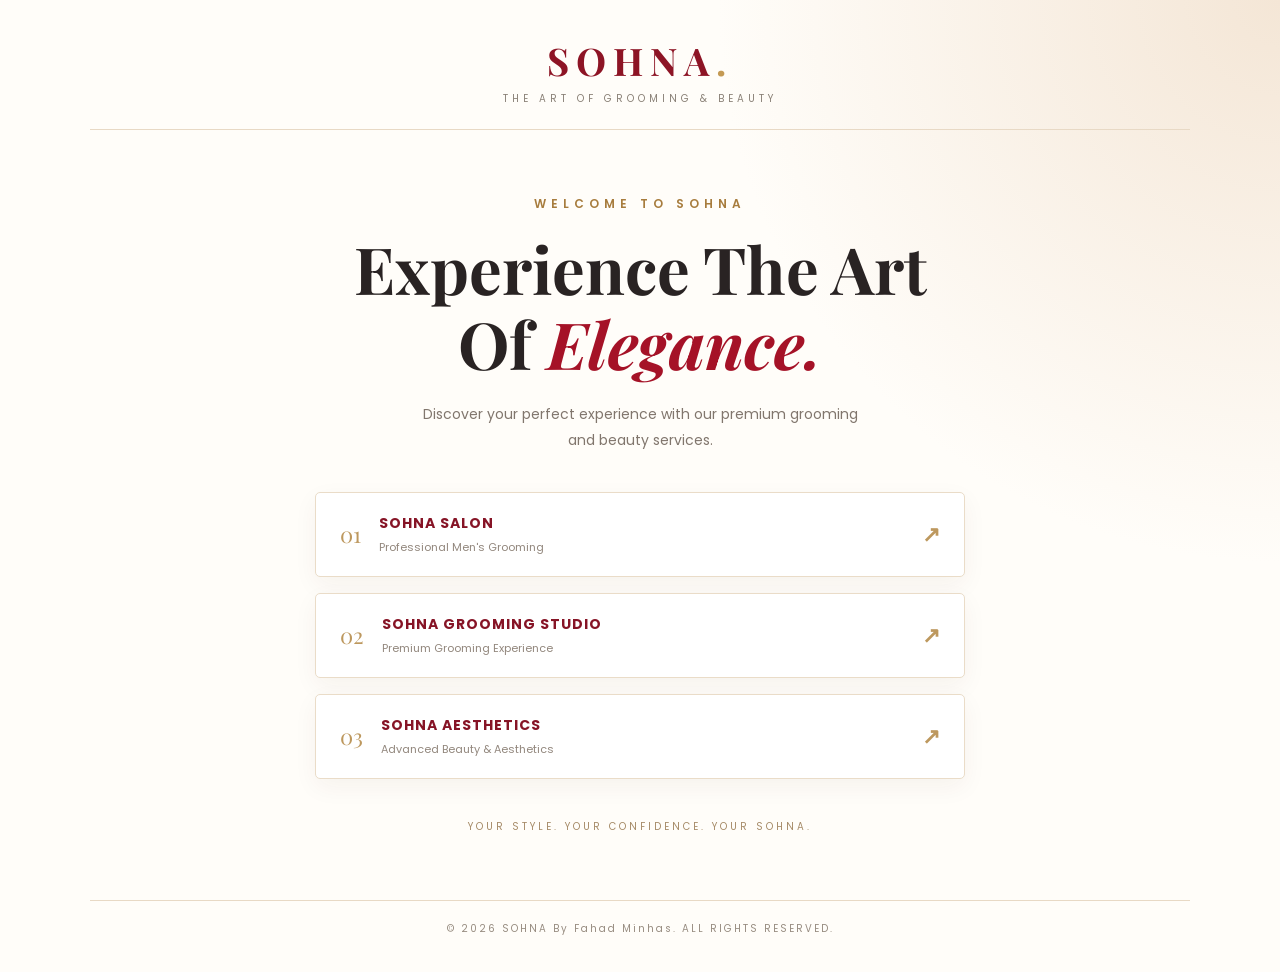
==== index.html @ 96d42a78 "Add files via upload" ====
<!DOCTYPE html>
<html lang="en">
<head>
    <meta charset="UTF-8">
    <meta name="viewport" content="width=device-width, initial-scale=1.0">
    <title>SOHNA | Welcome</title>
    <link rel="stylesheet" href="./welcome.css">
    <link href="https://fonts.googleapis.com/css2?family=Playfair+Display:wght@500;600;700&family=Poppins:wght@300;400;500;600&display=swap" rel="stylesheet">
</head>
<body>

    <div class="welcome-container">

        <header class="header">
            <h2>SOHNA<span>.</span></h2>
            <p>THE ART OF GROOMING & BEAUTY</p>
        </header>

        <main class="welcome-content">

            <p class="top-text">WELCOME TO SOHNA</p>

            <h1>Experience The Art<br>
                Of <span>Elegance.</span>
            </h1>

            <p class="description">
                Discover your perfect experience with our
                premium grooming and beauty services.
            </p>

            <div class="website-buttons">

                <a href="./salon.html" class="site-button">
                    <span>01</span>
                    <div>
                        <h3>SOHNA SALON</h3>
                        <p>Professional Men's Grooming</p>
                    </div>
                    <b>↗</b>
                </a>

                <a href="./sohna-grooming-studio.html" class="site-button">
                    <span>02</span>
                    <div>
                        <h3>SOHNA GROOMING STUDIO</h3>
                        <p>Premium Grooming Experience</p>
                    </div>
                    <b>↗</b>
                </a>

                <a href="./aesthetics.html" class="site-button">
                    <span>03</span>
                    <div>
                        <h3>SOHNA AESTHETICS</h3>
                        <p>Advanced Beauty & Aesthetics</p>
                    </div>
                    <b>↗</b>
                </a>

            </div>

            <p class="bottom-text">YOUR STYLE. YOUR CONFIDENCE. YOUR SOHNA.</p>

        </main>

        <footer>
            © 2026 SOHNA By Fahad Minhas. ALL RIGHTS RESERVED.
        </footer>

    </div>

</body>
</html>
---- welcome.css ----
* {
    margin: 0;
    padding: 0;
    box-sizing: border-box;
}

body {
    font-family: 'Poppins', sans-serif;
    background: #f8f6f2;
    color: #292323;
}

.welcome-container {
    min-height: 100vh;
    padding: 35px 7%;
    display: flex;
    flex-direction: column;
    background:
        radial-gradient(circle at top right, #f4e6d6 0, transparent 35%),
        #fffdf9;
}

.header {
    text-align: center;
    border-bottom: 1px solid #e8d9c5;
    padding-bottom: 22px;
}

.header h2 {
    font-family: 'Playfair Display', serif;
    font-size: 38px;
    letter-spacing: 7px;
    color: #8d1425;
}

.header h2 span {
    color: #c49a54;
}

.header p {
    font-size: 10px;
    letter-spacing: 4px;
    color: #8a8177;
    margin-top: 5px;
}

.welcome-content {
    width: 100%;
    max-width: 650px;
    margin: auto;
    text-align: center;
    padding: 65px 0;
}

.top-text {
    color: #a77c3d;
    letter-spacing: 5px;
    font-size: 12px;
    font-weight: 600;
    margin-bottom: 18px;
}

.welcome-content h1 {
    font-family: 'Playfair Display', serif;
    font-size: clamp(38px, 7vw, 65px);
    line-height: 1.15;
    color: #292323;
}

.welcome-content h1 span {
    color: #a51227;
    font-style: italic;
}

.description {
    max-width: 440px;
    margin: 20px auto 38px;
    color: #81766d;
    font-size: 14px;
    line-height: 1.9;
}

.website-buttons {
    display: flex;
    flex-direction: column;
    gap: 16px;
}

.site-button {
    display: flex;
    align-items: center;
    gap: 18px;
    text-align: left;
    padding: 20px 24px;
    background: #fff;
    border: 1px solid #eadcc8;
    border-radius: 5px;
    text-decoration: none;
    color: #292323;
    box-shadow: 0 8px 25px rgba(70, 40, 25, 0.05);
    transition: 0.3s ease;
}

.site-button > span {
    font-family: 'Playfair Display', serif;
    font-size: 22px;
    color: #bd985e;
}

.site-button div {
    flex: 1;
}

.site-button h3 {
    font-size: 14px;
    letter-spacing: 1px;
    color: #861426;
}

.site-button p {
    font-size: 11px;
    color: #92877d;
    margin-top: 5px;
}

.site-button b {
    font-size: 22px;
    color: #bd985e;
}

.site-button:hover {
    background: #941629;
    border-color: #941629;
    transform: translateY(-5px);
    box-shadow: 0 12px 28px rgba(148, 22, 41, 0.2);
}

.site-button:hover h3,
.site-button:hover p,
.site-button:hover > span,
.site-button:hover b {
    color: #fff;
}

.bottom-text {
    margin-top: 40px;
    font-size: 10px;
    letter-spacing: 3px;
    color: #a68b68;
}

footer {
    text-align: center;
    border-top: 1px solid #e8d9c5;
    padding-top: 20px;
    color: #978c80;
    font-size: 10px;
    letter-spacing: 2px;
}

@media (max-width: 600px) {
    .welcome-container {
        padding: 25px 6%;
    }

    .welcome-content {
        padding: 55px 0;
    }

    .site-button {
        padding: 17px 14px;
        gap: 12px;
    }

    .site-button h3 {
        font-size: 11px;
    }

    .site-button p {
        font-size: 10px;
    }

    .bottom-text {
        font-size: 9px;
        letter-spacing: 2px;
    }
}
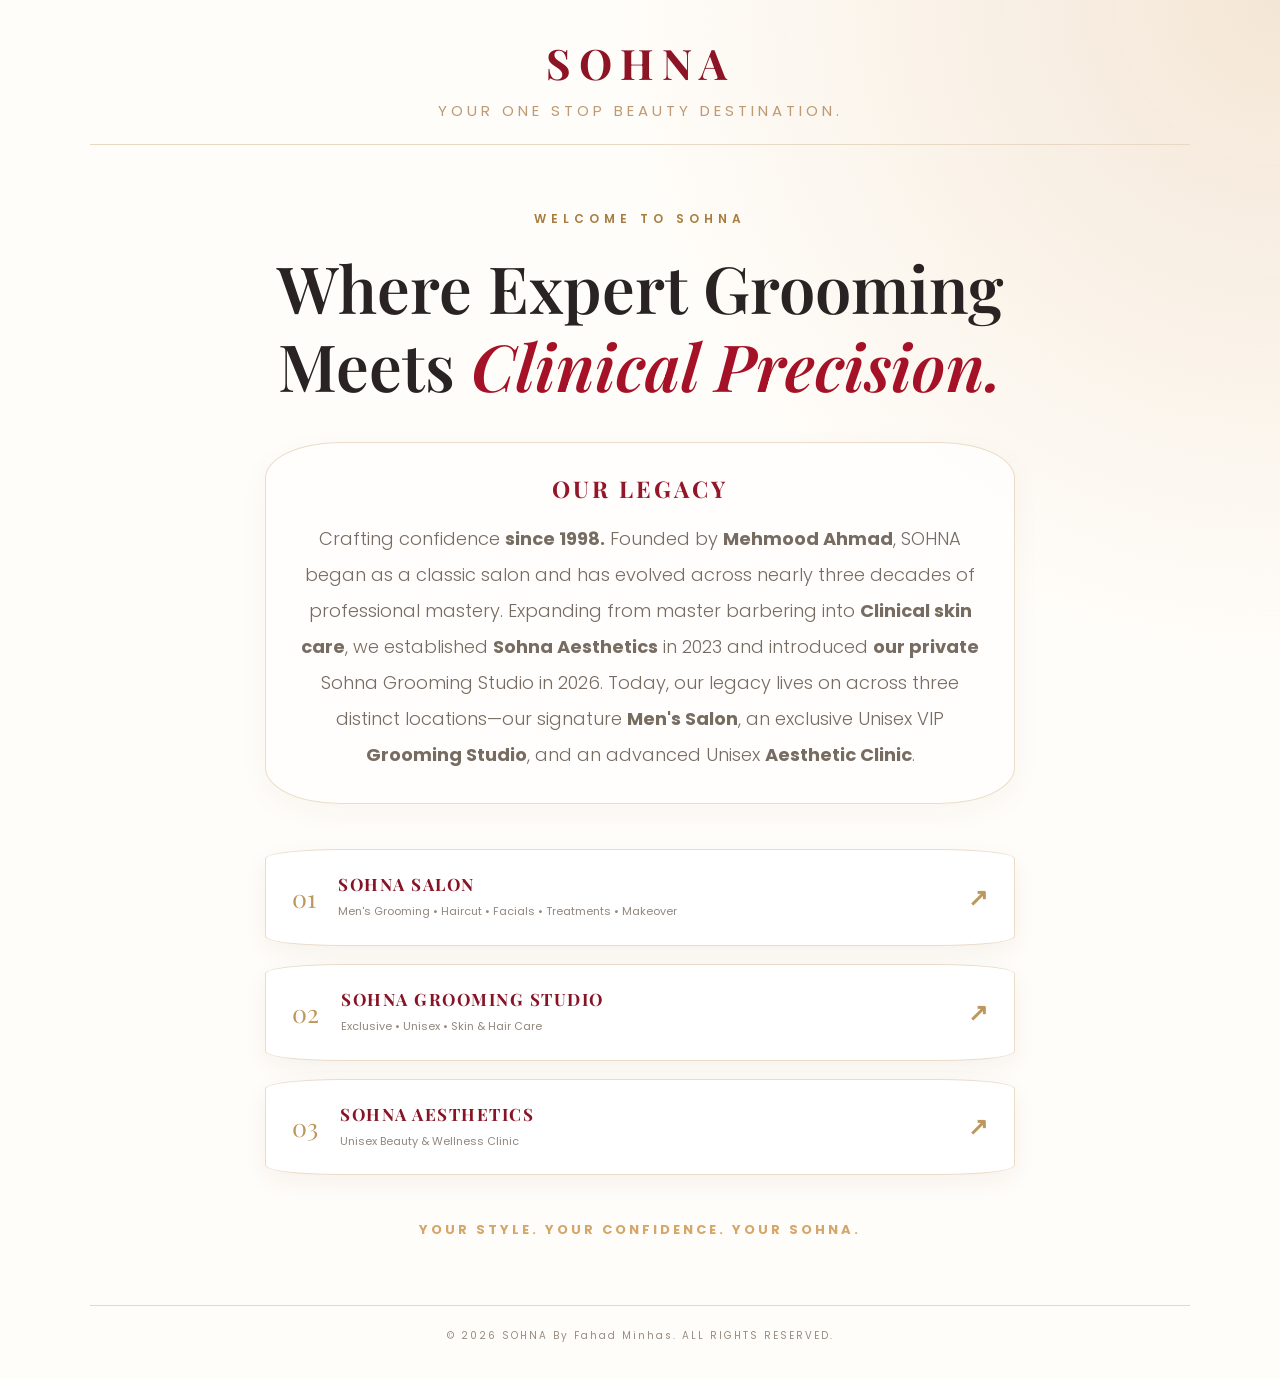
==== commit df21e95b: "replace" ====
--- a/index.html
+++ b/index.html
@@ -4,69 +4,123 @@
 <head>
     <meta charset="UTF-8">
     <meta name="viewport" content="width=device-width, initial-scale=1.0">
-    <title>SOHNA | Welcome</title>
+
+    <title>SOHNA | Your One Stop Beauty Destination</title>
+
     <link rel="stylesheet" href="./welcome.css">
+
     <link href="https://fonts.googleapis.com/css2?family=Playfair+Display:wght@500;600;700&family=Poppins:wght@300;400;500;600&display=swap" rel="stylesheet">
 </head>
+
 <body>
 
     <div class="welcome-container">
 
         <header class="header">
-            <h2>SOHNA<span>.</span></h2>
-            <p>THE ART OF GROOMING & BEAUTY</p>
+
+            <h2>SOHNA</h2>
+
+            <p>YOUR ONE STOP BEAUTY DESTINATION.</p>
+
         </header>
+
 
         <main class="welcome-content">
 
             <p class="top-text">WELCOME TO SOHNA</p>
 
-            <h1>Experience The Art<br>
-                Of <span>Elegance.</span>
+            <h1>
+                Where Expert Grooming
+                Meets <span>Clinical Precision.</span>
             </h1>
 
-            <p class="description">
-                Discover your perfect experience with our
-                premium grooming and beauty services.
-            </p>
+
+            <section class="about-sohna">
+
+                <h2><strong>OUR LEGACY</strong></h2>
+
+                <h3>
+                    Crafting confidence <strong>since 1998.</strong> Founded by <strong>Mehmood Ahmad</strong>,
+                    SOHNA began as a classic salon and has evolved across
+                    nearly three decades of professional mastery.
+
+                    Expanding from master barbering into <strong>Clinical skin care</strong>,
+                    we established <strong>Sohna Aesthetics</strong> in 2023 and introduced
+                    <strong>our private</strong> Sohna Grooming Studio in 2026.
+
+                    Today, our legacy lives on across three distinct
+                    locations—our signature <strong>Men's Salon</strong>, an exclusive
+                    Unisex VIP <strong>Grooming Studio</strong>, and an advanced
+                    Unisex <strong>Aesthetic Clinic</strong>.
+                </h3>
+
+            </section>
+
 
             <div class="website-buttons">
 
                 <a href="./salon.html" class="site-button">
+
                     <span>01</span>
+
                     <div>
                         <h3>SOHNA SALON</h3>
-                        <p>Professional Men's Grooming</p>
+                        <p>
+                            Men's Grooming • Haircut • Facials •
+                            Treatments • Makeover
+                        </p>
                     </div>
+
                     <b>↗</b>
+
                 </a>
 
+
                 <a href="./sohna-grooming-studio.html" class="site-button">
+
                     <span>02</span>
+
                     <div>
                         <h3>SOHNA GROOMING STUDIO</h3>
-                        <p>Premium Grooming Experience</p>
+                        <p>
+                            Exclusive • Unisex • Skin & Hair Care
+                        </p>
                     </div>
+
                     <b>↗</b>
+
                 </a>
 
+
                 <a href="./aesthetics.html" class="site-button">
+
                     <span>03</span>
+
                     <div>
                         <h3>SOHNA AESTHETICS</h3>
-                        <p>Advanced Beauty & Aesthetics</p>
+                        <p>
+                            Unisex Beauty & Wellness Clinic
+                        </p>
                     </div>
+
                     <b>↗</b>
+
                 </a>
 
             </div>
 
-            <p class="bottom-text">YOUR STYLE. YOUR CONFIDENCE. YOUR SOHNA.</p>
+
+            <p class="bottom-text">
+                <strong>YOUR STYLE. YOUR CONFIDENCE. YOUR SOHNA.</strong>
+            </p>
 
         </main>
 
+
         <footer>
+
             © 2026 SOHNA By Fahad Minhas. ALL RIGHTS RESERVED.
+
         </footer>
 
     </div>
--- a/welcome.css
+++ b/welcome.css
@@ -1,3 +1,5 @@
+
+@import url('https://fonts.googleapis.com/css2?family=Playfair+Display:wght@500;600;700&family=Poppins:wght@300;400;500;600&display=swap');
 
 * {
     margin: 0;
@@ -21,6 +23,8 @@
         #fffdf9;
 }
 
+/* HEADER */
+
 .header {
     text-align: center;
     border-bottom: 1px solid #e8d9c5;
@@ -29,8 +33,8 @@
 
 .header h2 {
     font-family: 'Playfair Display', serif;
-    font-size: 38px;
-    letter-spacing: 7px;
+    font-size: 42px;
+    letter-spacing: 8px;
     color: #8d1425;
 }
 
@@ -39,15 +43,17 @@
 }
 
 .header p {
-    font-size: 10px;
+    font-size: 15px;
     letter-spacing: 4px;
-    color: #8a8177;
-    margin-top: 5px;
-}
+    color: #bd9a73;
+    margin-top: 8px;
+}
+
+/* MAIN CONTENT */
 
 .welcome-content {
     width: 100%;
-    max-width: 650px;
+    max-width: 850px;
     margin: auto;
     text-align: center;
     padding: 65px 0;
@@ -58,14 +64,19 @@
     letter-spacing: 5px;
     font-size: 12px;
     font-weight: 600;
-    margin-bottom: 18px;
-}
+    margin-bottom: 20px;
+}
+
+/* MAIN HEADING */
 
 .welcome-content h1 {
     font-family: 'Playfair Display', serif;
-    font-size: clamp(38px, 7vw, 65px);
-    line-height: 1.15;
+    font-size: clamp(38px, 6vw, 65px);
+    line-height: 1.2;
     color: #292323;
+    font-weight: 600;
+    max-width: 800px;
+    margin: 0 auto;
 }
 
 .welcome-content h1 span {
@@ -73,38 +84,61 @@
     font-style: italic;
 }
 
-.description {
-    max-width: 440px;
-    margin: 20px auto 38px;
-    color: #81766d;
-    font-size: 14px;
-    line-height: 1.9;
-}
+/* ABOUT SECTION */
+
+.about-sohna {
+    max-width: 750px;
+    margin: 38px auto 45px;
+    padding: 30px 35px;
+    background: rgba(255, 255, 255, 0.75);
+    border: 1px solid #eadcc8;
+    border-radius: 10%;
+    box-shadow: 0 8px 30px rgba(70, 40, 25, 0.04);
+}
+
+.about-sohna h2 {
+    font-family: 'Playfair Display', serif;
+    font-size: 23px;
+    letter-spacing: 3px;
+    color: #941629;
+    margin-bottom: 17px;
+}
+
+.about-sohna h3 {
+    font-size: 18px;
+    line-height: 2;
+    color: #776c62;
+    font-weight: 300;
+}
+
+/* WEBSITE CARDS */
 
 .website-buttons {
     display: flex;
     flex-direction: column;
-    gap: 16px;
+    gap: 18px;
+    max-width: 750px;
+    margin: 0 auto;
 }
 
 .site-button {
     display: flex;
     align-items: center;
-    gap: 18px;
+    gap: 22px;
     text-align: left;
-    padding: 20px 24px;
+    padding: 23px 26px;
     background: #fff;
     border: 1px solid #eadcc8;
-    border-radius: 5px;
+    border-radius: 10%;
     text-decoration: none;
     color: #292323;
     box-shadow: 0 8px 25px rgba(70, 40, 25, 0.05);
-    transition: 0.3s ease;
+    transition: all 0.35s ease;
 }
 
 .site-button > span {
     font-family: 'Playfair Display', serif;
-    font-size: 22px;
+    font-size: 25px;
     color: #bd985e;
 }
 
@@ -113,20 +147,23 @@
 }
 
 .site-button h3 {
-    font-size: 14px;
-    letter-spacing: 1px;
+    font-family: 'Playfair Display', serif;
+    font-size: 17px;
+    letter-spacing: 1.5px;
     color: #861426;
 }
 
 .site-button p {
     font-size: 11px;
     color: #92877d;
-    margin-top: 5px;
+    margin-top: 7px;
+    line-height: 1.8;
 }
 
 .site-button b {
-    font-size: 22px;
+    font-size: 24px;
     color: #bd985e;
+    transition: 0.3s ease;
 }
 
 .site-button:hover {
@@ -143,46 +180,151 @@
     color: #fff;
 }
 
+.site-button:hover b {
+    transform: translate(4px, -4px);
+}
+
+/* BOTTOM TEXT */
+
 .bottom-text {
-    margin-top: 40px;
-    font-size: 10px;
+    margin-top: 45px;
+    font-size: 13px;
     letter-spacing: 3px;
-    color: #a68b68;
-}
+    color: #d5a669;
+}
+
+/* FOOTER */
 
 footer {
     text-align: center;
     border-top: 1px solid #e8d9c5;
-    padding-top: 20px;
+    padding-top: 22px;
     color: #978c80;
     font-size: 10px;
     letter-spacing: 2px;
 }
 
+/* TABLET */
+
+@media (max-width: 768px) {
+
+    .welcome-container {
+        padding: 30px 5%;
+    }
+
+    .welcome-content {
+        padding: 55px 0;
+    }
+
+    .about-sohna {
+        padding: 25px;
+    }
+
+    .welcome-content h1 {
+        font-size: 46px;
+    }
+}
+
+/* MOBILE */
+
 @media (max-width: 600px) {
+
     .welcome-container {
         padding: 25px 6%;
     }
 
+    .header h2 {
+        font-size: 35px;
+        letter-spacing: 6px;
+    }
+
+    .header p {
+        font-size: 8px;
+        letter-spacing: 2.5px;
+    }
+
     .welcome-content {
-        padding: 55px 0;
+        padding: 45px 0;
+    }
+
+    .top-text {
+        font-size: 10px;
+        letter-spacing: 3px;
+    }
+
+    .welcome-content h1 {
+        font-size: 37px;
+        line-height: 1.25;
+    }
+
+    .about-sohna {
+        margin: 30px auto 35px;
+        padding: 23px 18px;
+    }
+
+    .about-sohna h2 {
+        font-size: 20px;
+    }
+
+    .about-sohna p {
+        font-size: 12px;
+        line-height: 1.9;
     }
 
     .site-button {
-        padding: 17px 14px;
+        padding: 18px 14px;
         gap: 12px;
     }
 
+    .site-button > span {
+        font-size: 20px;
+    }
+
     .site-button h3 {
-        font-size: 11px;
+        font-size: 12px;
+        letter-spacing: 0.7px;
     }
 
     .site-button p {
         font-size: 10px;
+        line-height: 1.7;
+    }
+
+    .site-button b {
+        font-size: 20px;
     }
 
     .bottom-text {
         font-size: 9px;
         letter-spacing: 2px;
-    }
-}
+        line-height: 1.8;
+    }
+
+    footer {
+        font-size: 8px;
+        letter-spacing: 1px;
+        line-height: 1.8;
+    }
+}
+
+/* SMALL MOBILE */
+
+@media (max-width: 360px) {
+
+    .welcome-content h1 {
+        font-size: 32px;
+    }
+
+    .site-button {
+        gap: 9px;
+        padding: 16px 10px;
+    }
+
+    .site-button h3 {
+        font-size: 10px;
+    }
+
+    .site-button p {
+        font-size: 9px;
+    }
+}
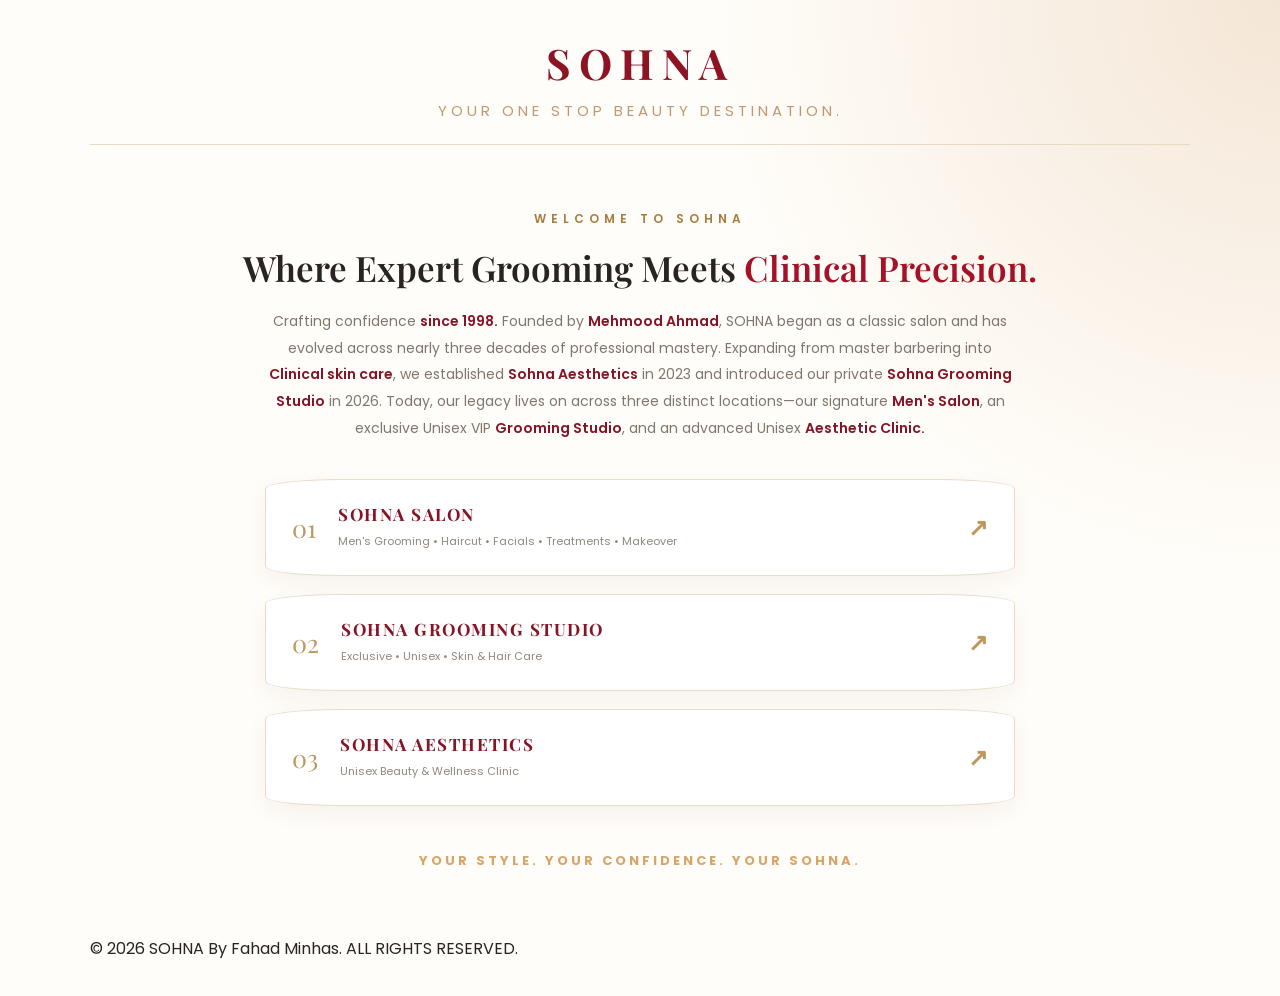
==== commit a71b28d6: "replace" ====
--- a/index.html
+++ b/index.html
@@ -1,4 +1,3 @@
-
 <!DOCTYPE html>
 <html lang="en">
 <head>
@@ -34,27 +33,25 @@
                 Meets <span>Clinical Precision.</span>
             </h1>
 
+            <p class="description">
 
-            <section class="about-sohna">
+                Crafting confidence <strong>since 1998.</strong>
+                Founded by <strong>Mehmood Ahmad</strong>,
+                SOHNA began as a classic salon and has evolved across
+                nearly three decades of professional mastery.
 
-                <h2><strong>OUR LEGACY</strong></h2>
+                Expanding from master barbering into
+                <strong>Clinical skin care</strong>,
+                we established <strong>Sohna Aesthetics</strong>
+                in 2023 and introduced our private
+                <strong>Sohna Grooming Studio</strong> in 2026.
 
-                <h3>
-                    Crafting confidence <strong>since 1998.</strong> Founded by <strong>Mehmood Ahmad</strong>,
-                    SOHNA began as a classic salon and has evolved across
-                    nearly three decades of professional mastery.
+                Today, our legacy lives on across three distinct
+                locations—our signature <strong>Men's Salon</strong>,
+                an exclusive Unisex VIP <strong>Grooming Studio</strong>,
+                and an advanced Unisex <strong>Aesthetic Clinic.</strong>
 
-                    Expanding from master barbering into <strong>Clinical skin care</strong>,
-                    we established <strong>Sohna Aesthetics</strong> in 2023 and introduced
-                    <strong>our private</strong> Sohna Grooming Studio in 2026.
-
-                    Today, our legacy lives on across three distinct
-                    locations—our signature <strong>Men's Salon</strong>, an exclusive
-                    Unisex VIP <strong>Grooming Studio</strong>, and an advanced
-                    Unisex <strong>Aesthetic Clinic</strong>.
-                </h3>
-
-            </section>
+            </p>
 
 
             <div class="website-buttons">
--- a/welcome.css
+++ b/welcome.css
@@ -1,4 +1,3 @@
-
 @import url('https://fonts.googleapis.com/css2?family=Playfair+Display:wght@500;600;700&family=Poppins:wght@300;400;500;600&display=swap');
 
 * {
@@ -71,8 +70,8 @@
 
 .welcome-content h1 {
     font-family: 'Playfair Display', serif;
-    font-size: clamp(38px, 6vw, 65px);
-    line-height: 1.2;
+    font-size: clamp(28px, 7vw, 35px);
+    line-height: 1.15;
     color: #292323;
     font-weight: 600;
     max-width: 800px;
@@ -81,34 +80,23 @@
 
 .welcome-content h1 span {
     color: #a51227;
-    font-style: italic;
+    /* font-style: italic; */
 }
 
-/* ABOUT SECTION */
+/* DESCRIPTION */
 
-.about-sohna {
+.description {
     max-width: 750px;
-    margin: 38px auto 45px;
-    padding: 30px 35px;
-    background: rgba(255, 255, 255, 0.75);
-    border: 1px solid #eadcc8;
-    border-radius: 10%;
-    box-shadow: 0 8px 30px rgba(70, 40, 25, 0.04);
+    margin: 20px auto 38px;
+    color: #81766d;
+    font-size: 14px;
+    line-height: 1.9;
+    font-weight: 400;
 }
 
-.about-sohna h2 {
-    font-family: 'Playfair Display', serif;
-    font-size: 23px;
-    letter-spacing: 3px;
-    color: #941629;
-    margin-bottom: 17px;
-}
-
-.about-sohna h3 {
-    font-size: 18px;
-    line-height: 2;
-    color: #776c62;
-    font-weight: 300;
+.description strong {
+    color: #861426;
+    font-weight: 600;
 }
 
 /* WEBSITE CARDS */
@@ -193,138 +181,4 @@
     color: #d5a669;
 }
 
-/* FOOTER */
-
-footer {
-    text-align: center;
-    border-top: 1px solid #e8d9c5;
-    padding-top: 22px;
-    color: #978c80;
-    font-size: 10px;
-    letter-spacing: 2px;
-}
-
-/* TABLET */
-
-@media (max-width: 768px) {
-
-    .welcome-container {
-        padding: 30px 5%;
-    }
-
-    .welcome-content {
-        padding: 55px 0;
-    }
-
-    .about-sohna {
-        padding: 25px;
-    }
-
-    .welcome-content h1 {
-        font-size: 46px;
-    }
-}
-
-/* MOBILE */
-
-@media (max-width: 600px) {
-
-    .welcome-container {
-        padding: 25px 6%;
-    }
-
-    .header h2 {
-        font-size: 35px;
-        letter-spacing: 6px;
-    }
-
-    .header p {
-        font-size: 8px;
-        letter-spacing: 2.5px;
-    }
-
-    .welcome-content {
-        padding: 45px 0;
-    }
-
-    .top-text {
-        font-size: 10px;
-        letter-spacing: 3px;
-    }
-
-    .welcome-content h1 {
-        font-size: 37px;
-        line-height: 1.25;
-    }
-
-    .about-sohna {
-        margin: 30px auto 35px;
-        padding: 23px 18px;
-    }
-
-    .about-sohna h2 {
-        font-size: 20px;
-    }
-
-    .about-sohna p {
-        font-size: 12px;
-        line-height: 1.9;
-    }
-
-    .site-button {
-        padding: 18px 14px;
-        gap: 12px;
-    }
-
-    .site-button > span {
-        font-size: 20px;
-    }
-
-    .site-button h3 {
-        font-size: 12px;
-        letter-spacing: 0.7px;
-    }
-
-    .site-button p {
-        font-size: 10px;
-        line-height: 1.7;
-    }
-
-    .site-button b {
-        font-size: 20px;
-    }
-
-    .bottom-text {
-        font-size: 9px;
-        letter-spacing: 2px;
-        line-height: 1.8;
-    }
-
-    footer {
-        font-size: 8px;
-        letter-spacing: 1px;
-        line-height: 1.8;
-    }
-}
-
-/* SMALL MOBILE */
-
-@media (max-width: 360px) {
-
-    .welcome-content h1 {
-        font-size: 32px;
-    }
-
-    .site-button {
-        gap: 9px;
-        padding: 16px 10px;
-    }
-
-    .site-button h3 {
-        font-size: 10px;
-    }
-
-    .site-button p {
-        font-size: 9px;
-    }
-}+/* FOOT */
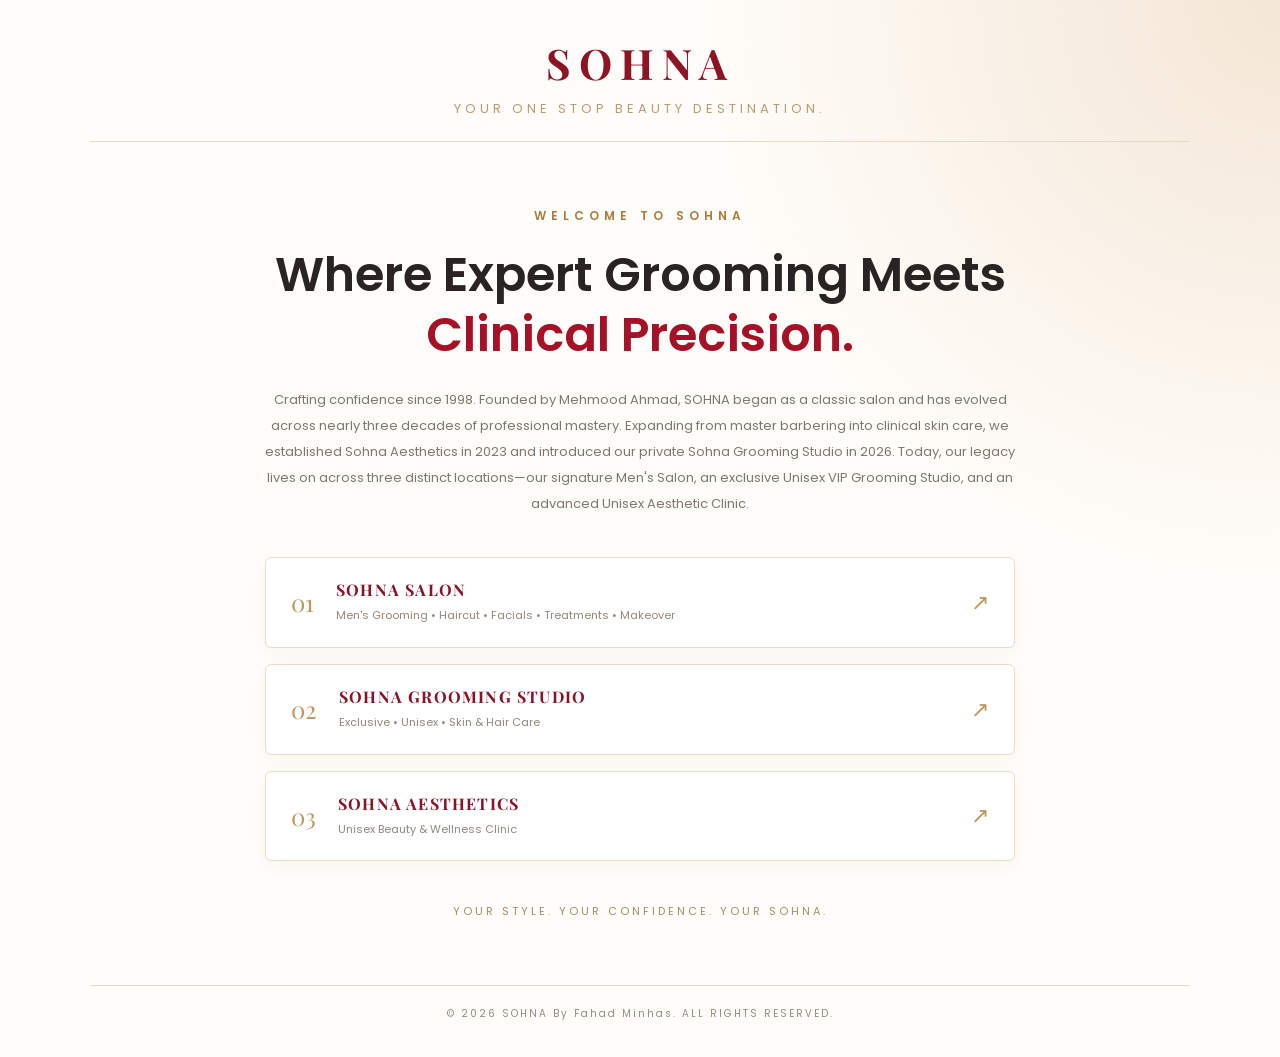
==== commit bf5110fb: "replace" ====
--- a/index.html
+++ b/index.html
@@ -1,5 +1,6 @@
 <!DOCTYPE html>
 <html lang="en">
+
 <head>
     <meta charset="UTF-8">
     <meta name="viewport" content="width=device-width, initial-scale=1.0">
@@ -9,11 +10,14 @@
     <link rel="stylesheet" href="./welcome.css">
 
     <link href="https://fonts.googleapis.com/css2?family=Playfair+Display:wght@500;600;700&family=Poppins:wght@300;400;500;600&display=swap" rel="stylesheet">
+
 </head>
 
 <body>
 
     <div class="welcome-container">
+
+        <!-- HEADER -->
 
         <header class="header">
 
@@ -24,6 +28,8 @@
         </header>
 
 
+        <!-- MAIN CONTENT -->
+
         <main class="welcome-content">
 
             <p class="top-text">WELCOME TO SOHNA</p>
@@ -33,26 +39,29 @@
                 Meets <span>Clinical Precision.</span>
             </h1>
 
+
+            <!-- ABOUT -->
+
             <p class="description">
 
-                Crafting confidence <strong>since 1998.</strong>
-                Founded by <strong>Mehmood Ahmad</strong>,
-                SOHNA began as a classic salon and has evolved across
-                nearly three decades of professional mastery.
+                Crafting confidence since 1998.
+                Founded by Mehmood Ahmad, SOHNA began as a classic
+                salon and has evolved across nearly three decades
+                of professional mastery.
 
-                Expanding from master barbering into
-                <strong>Clinical skin care</strong>,
-                we established <strong>Sohna Aesthetics</strong>
-                in 2023 and introduced our private
-                <strong>Sohna Grooming Studio</strong> in 2026.
+                Expanding from master barbering into clinical skin
+                care, we established Sohna Aesthetics in 2023 and
+                introduced our private Sohna Grooming Studio in 2026.
 
                 Today, our legacy lives on across three distinct
-                locations—our signature <strong>Men's Salon</strong>,
-                an exclusive Unisex VIP <strong>Grooming Studio</strong>,
-                and an advanced Unisex <strong>Aesthetic Clinic.</strong>
+                locations—our signature Men's Salon, an exclusive
+                Unisex VIP Grooming Studio, and an advanced
+                Unisex Aesthetic Clinic.
 
             </p>
 
+
+            <!-- WEBSITE CARDS -->
 
             <div class="website-buttons">
 
@@ -62,6 +71,7 @@
 
                     <div>
                         <h3>SOHNA SALON</h3>
+
                         <p>
                             Men's Grooming • Haircut • Facials •
                             Treatments • Makeover
@@ -79,6 +89,7 @@
 
                     <div>
                         <h3>SOHNA GROOMING STUDIO</h3>
+
                         <p>
                             Exclusive • Unisex • Skin & Hair Care
                         </p>
@@ -95,6 +106,7 @@
 
                     <div>
                         <h3>SOHNA AESTHETICS</h3>
+
                         <p>
                             Unisex Beauty & Wellness Clinic
                         </p>
@@ -107,12 +119,16 @@
             </div>
 
 
+            <!-- BOTTOM TEXT -->
+
             <p class="bottom-text">
-                <strong>YOUR STYLE. YOUR CONFIDENCE. YOUR SOHNA.</strong>
+                YOUR STYLE. YOUR CONFIDENCE. YOUR SOHNA.
             </p>
 
         </main>
 
+
+        <!-- FOOTER -->
 
         <footer>
 
@@ -123,4 +139,5 @@
     </div>
 
 </body>
+
 </html>
--- a/welcome.css
+++ b/welcome.css
@@ -1,3 +1,4 @@
+
 @import url('https://fonts.googleapis.com/css2?family=Playfair+Display:wght@500;600;700&family=Poppins:wght@300;400;500;600&display=swap');
 
 * {
@@ -42,7 +43,7 @@
 }
 
 .header p {
-    font-size: 15px;
+    font-size: 13px;
     letter-spacing: 4px;
     color: #bd9a73;
     margin-top: 8px;
@@ -69,9 +70,9 @@
 /* MAIN HEADING */
 
 .welcome-content h1 {
-    font-family: 'Playfair Display', serif;
-    font-size: clamp(28px, 7vw, 35px);
-    line-height: 1.15;
+    /* font-family: 'Playfair Display', serif; */
+    font-size: clamp(32px, 5vw, 48px);
+    line-height: 1.25;
     color: #292323;
     font-weight: 600;
     max-width: 800px;
@@ -80,23 +81,17 @@
 
 .welcome-content h1 span {
     color: #a51227;
-    /* font-style: italic; */
 }
 
 /* DESCRIPTION */
 
 .description {
     max-width: 750px;
-    margin: 20px auto 38px;
+    margin: 22px auto 40px;
     color: #81766d;
-    font-size: 14px;
-    line-height: 1.9;
+    font-size: 13px;
+    line-height: 2;
     font-weight: 400;
-}
-
-.description strong {
-    color: #861426;
-    font-weight: 600;
 }
 
 /* WEBSITE CARDS */
@@ -104,7 +99,7 @@
 .website-buttons {
     display: flex;
     flex-direction: column;
-    gap: 18px;
+    gap: 16px;
     max-width: 750px;
     margin: 0 auto;
 }
@@ -114,19 +109,19 @@
     align-items: center;
     gap: 22px;
     text-align: left;
-    padding: 23px 26px;
+    padding: 21px 25px;
     background: #fff;
     border: 1px solid #eadcc8;
-    border-radius: 10%;
+    border-radius: 6px;
     text-decoration: none;
     color: #292323;
-    box-shadow: 0 8px 25px rgba(70, 40, 25, 0.05);
-    transition: all 0.35s ease;
+    box-shadow: 0 5px 20px rgba(70, 40, 25, 0.04);
+    transition: all 0.3s ease;
 }
 
 .site-button > span {
     font-family: 'Playfair Display', serif;
-    font-size: 25px;
+    font-size: 24px;
     color: #bd985e;
 }
 
@@ -136,29 +131,32 @@
 
 .site-button h3 {
     font-family: 'Playfair Display', serif;
-    font-size: 17px;
-    letter-spacing: 1.5px;
+    font-size: 16px;
+    letter-spacing: 1.2px;
     color: #861426;
 }
 
 .site-button p {
     font-size: 11px;
     color: #92877d;
-    margin-top: 7px;
+    margin-top: 6px;
     line-height: 1.8;
 }
 
 .site-button b {
-    font-size: 24px;
+    font-size: 22px;
+    font-weight: 400;
     color: #bd985e;
     transition: 0.3s ease;
 }
+
+/* CARD HOVER */
 
 .site-button:hover {
     background: #941629;
     border-color: #941629;
-    transform: translateY(-5px);
-    box-shadow: 0 12px 28px rgba(148, 22, 41, 0.2);
+    transform: translateY(-3px);
+    box-shadow: 0 10px 25px rgba(148, 22, 41, 0.15);
 }
 
 .site-button:hover h3,
@@ -169,16 +167,146 @@
 }
 
 .site-button:hover b {
-    transform: translate(4px, -4px);
+    transform: translate(3px, -3px);
 }
 
 /* BOTTOM TEXT */
 
 .bottom-text {
-    margin-top: 45px;
-    font-size: 13px;
+    margin-top: 42px;
+    font-size: 11px;
     letter-spacing: 3px;
-    color: #d5a669;
-}
-
-/* FOOT */+    color: #a68b68;
+}
+
+/* FOOTER */
+
+footer {
+    text-align: center;
+    border-top: 1px solid #e8d9c5;
+    padding-top: 20px;
+    color: #978c80;
+    font-size: 10px;
+    letter-spacing: 2px;
+}
+
+/* TABLET */
+
+@media (max-width: 768px) {
+
+    .welcome-container {
+        padding: 30px 5%;
+    }
+
+    .welcome-content {
+        padding: 55px 0;
+    }
+
+    .welcome-content h1 {
+        font-size: 38px;
+    }
+
+}
+
+/* MOBILE */
+
+@media (max-width: 600px) {
+
+    .welcome-container {
+        padding: 25px 6%;
+    }
+
+    .header h2 {
+        font-size: 35px;
+        letter-spacing: 6px;
+    }
+
+    .header p {
+        font-size: 9px;
+        letter-spacing: 2.5px;
+    }
+
+    .welcome-content {
+        padding: 45px 0;
+    }
+
+    .top-text {
+        font-size: 10px;
+        letter-spacing: 3px;
+    }
+
+    .welcome-content h1 {
+        font-size: 32px;
+        line-height: 1.3;
+    }
+
+    .description {
+        margin: 20px auto 30px;
+        font-size: 12px;
+        line-height: 1.9;
+    }
+
+    .site-button {
+        padding: 17px 14px;
+        gap: 12px;
+        border-radius: 5px;
+    }
+
+    .site-button > span {
+        font-size: 20px;
+    }
+
+    .site-button h3 {
+        font-size: 12px;
+        letter-spacing: 0.6px;
+    }
+
+    .site-button p {
+        font-size: 10px;
+        line-height: 1.7;
+    }
+
+    .site-button b {
+        font-size: 19px;
+    }
+
+    .bottom-text {
+        font-size: 9px;
+        letter-spacing: 2px;
+        line-height: 1.8;
+    }
+
+    footer {
+        font-size: 8px;
+        letter-spacing: 1px;
+        line-height: 1.8;
+    }
+
+}
+
+/* SMALL MOBILE */
+
+@media (max-width: 360px) {
+
+    .welcome-content h1 {
+        font-size: 28px;
+    }
+
+    .description {
+        font-size: 11px;
+    }
+
+    .site-button {
+        gap: 9px;
+        padding: 15px 10px;
+    }
+
+    .site-button h3 {
+        font-size: 10px;
+    }
+
+    .site-button p {
+        font-size: 9px;
+    }
+
+}
